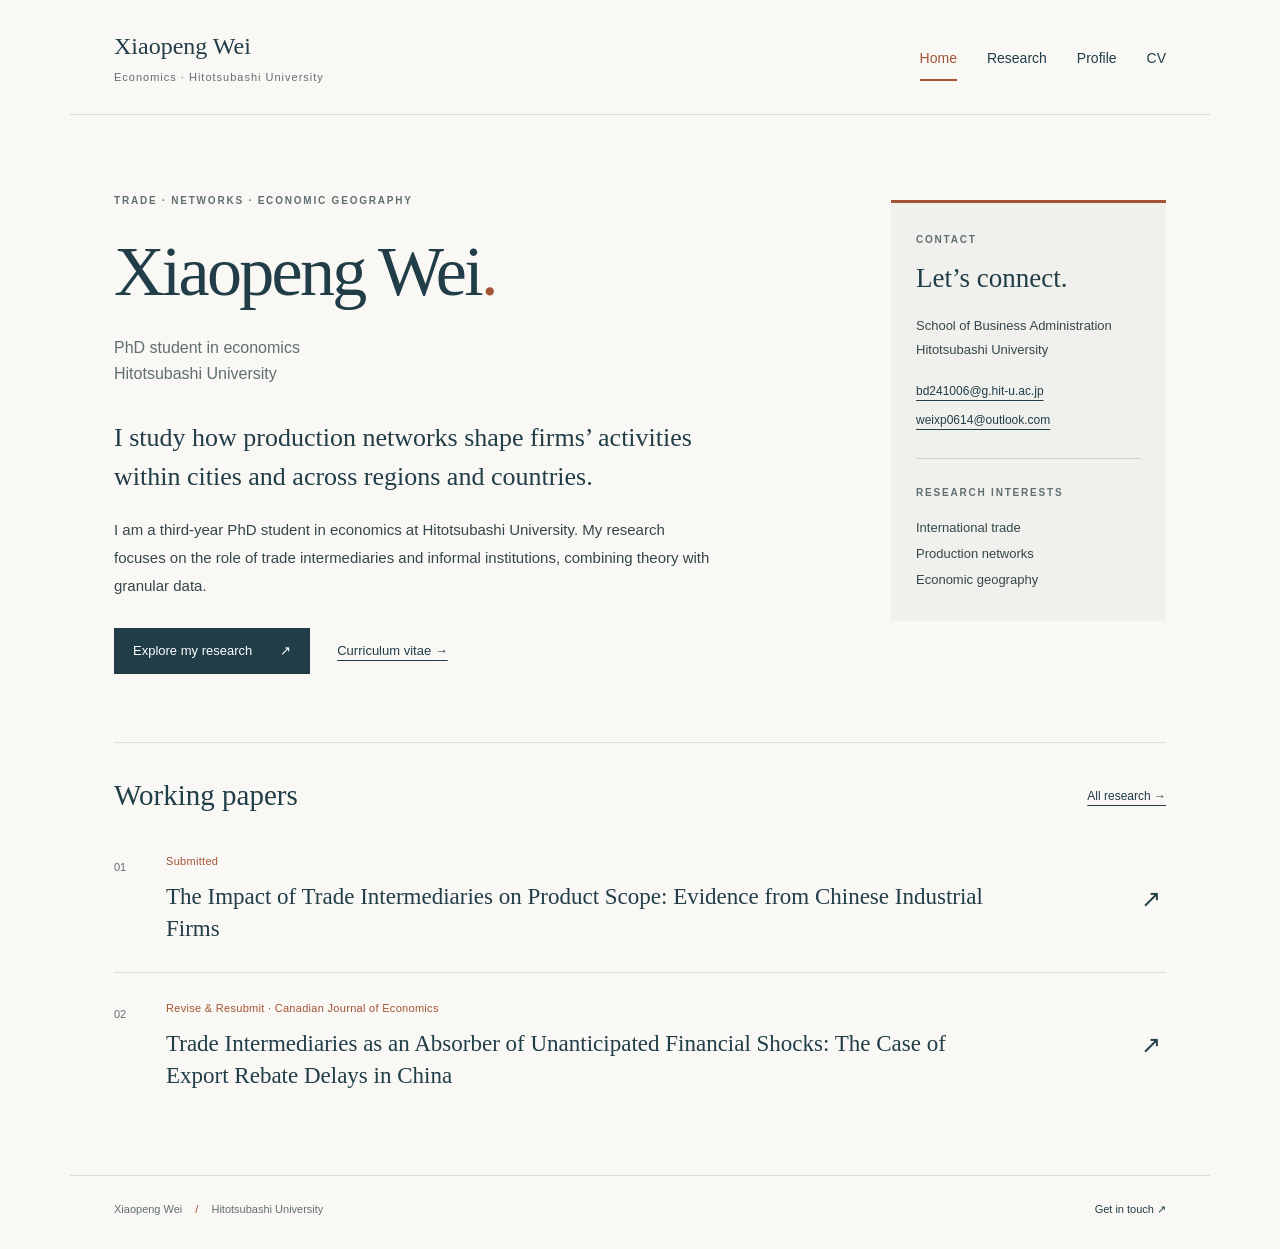
==== index.html @ 2e69898c "Publish academic website migrated from Google Sites" ====
<!doctype html>
<html lang="en">
<head>
<meta charset="utf-8">
<meta name="viewport" content="width=device-width, initial-scale=1">
<title>Xiaopeng Wei | Economics · Hitotsubashi University</title>
<meta name="description" content="Xiaopeng Wei is a PhD student at Hitotsubashi University studying trade, production networks, and economic geography.">
<meta name="author" content="Xiaopeng Wei">
<meta name="theme-color" content="#203d48">
<meta property="og:type" content="website">
<meta property="og:title" content="Xiaopeng Wei | Economics · Hitotsubashi University">
<meta property="og:description" content="Xiaopeng Wei is a PhD student at Hitotsubashi University studying trade, production networks, and economic geography.">
<!-- SITE_URL_START -->
<link rel="canonical" href="https://weixiaopeng-trade.github.io/">
<meta property="og:url" content="https://weixiaopeng-trade.github.io/">
<!-- SITE_URL_END -->
<link rel="icon" href="favicon.svg" type="image/svg+xml">
<link rel="stylesheet" href="style.css">
<script type="application/ld+json">{"@context": "https://schema.org", "@type": "Person", "name": "Xiaopeng Wei", "jobTitle": "PhD student", "affiliation": {"@type": "CollegeOrUniversity", "name": "Hitotsubashi University"}, "knowsAbout": ["International trade", "Production networks", "Economic geography"]}</script>
</head>
<body>
<a class="skip" href="#main">Skip to content</a>
<header class="header wrap"><a class="wordmark" href="index.html">Xiaopeng Wei<span>Economics · Hitotsubashi University</span></a><nav aria-label="Main navigation"><a href="index.html" aria-current="page">Home</a><a href="research.html">Research</a><a href="profile.html">Profile</a><a href="cv.html">CV</a></nav></header>
<main id="main" class="wrap">
<section class="hero">
<div class="intro"><p class="eyebrow">Trade · Networks · Economic geography</p><h1>Xiaopeng Wei<span class="accent">.</span></h1><p class="position">PhD student in economics<br>Hitotsubashi University</p><p class="lead">I study how production networks shape firms’ activities within cities and across regions and countries.</p><p class="bio">I am a third-year PhD student in economics at Hitotsubashi University. My research focuses on the role of trade intermediaries and informal institutions, combining theory with granular data.</p><div class="actions"><a class="button" href="research.html">Explore my research <span aria-hidden="true">↗</span></a><a class="text-link" href="cv.html">Curriculum vitae <span aria-hidden="true">→</span></a></div></div>
<aside class="contact"><span class="eyebrow">Contact</span><h2>Let’s connect.</h2><p>School of Business Administration<br>Hitotsubashi University</p><a href="mailto:bd241006@g.hit-u.ac.jp">bd241006@g.hit-u.ac.jp</a><a href="mailto:weixp0614@outlook.com">weixp0614@outlook.com</a><div class="contact-rule"></div><span class="eyebrow">Research interests</span><ul><li>International trade</li><li>Production networks</li><li>Economic geography</li></ul></aside>
</section>
<section class="section"><div class="section-heading"><h2>Working papers</h2><a href="research.html">All research <span aria-hidden="true">→</span></a></div>
<article class="paper-row"><span class="paper-number">01</span><div><p class="status">Submitted</p><h3><a href="research.html#paper-1">The Impact of Trade Intermediaries on Product Scope: Evidence from Chinese Industrial Firms</a></h3></div><a class="arrow" href="research.html#paper-1" aria-label="Read abstract: The Impact of Trade Intermediaries on Product Scope: Evidence from Chinese Industrial Firms">↗</a></article><article class="paper-row"><span class="paper-number">02</span><div><p class="status">Revise &amp; Resubmit · Canadian Journal of Economics</p><h3><a href="research.html#paper-2">Trade Intermediaries as an Absorber of Unanticipated Financial Shocks: The Case of Export Rebate Delays in China</a></h3></div><a class="arrow" href="research.html#paper-2" aria-label="Read abstract: Trade Intermediaries as an Absorber of Unanticipated Financial Shocks: The Case of Export Rebate Delays in China">↗</a></article>
</section></main>
<footer class="wrap footer"><span>Xiaopeng Wei <span class="dot">/</span> Hitotsubashi University</span><a href="mailto:bd241006@g.hit-u.ac.jp">Get in touch <span aria-hidden="true">↗</span></a></footer>
</body></html>
---- style.css ----
:root{--ink:#203d48;--text:#34464b;--muted:#5f6e71;--accent:#a35336;--paper:#faf8f4;--line:#d9dedb;--serif:Georgia,'Times New Roman',serif;--sans:-apple-system,BlinkMacSystemFont,'Segoe UI',Arial,sans-serif}*{box-sizing:border-box}html{scroll-behavior:smooth;scroll-padding-top:30px}body{margin:0;background:var(--paper);color:var(--text);font:16px/1.75 var(--sans);-webkit-font-smoothing:antialiased}a{color:var(--ink);text-decoration-thickness:1px;text-underline-offset:5px}a:hover{color:var(--accent)}a:focus-visible,summary:focus-visible{outline:3px solid var(--accent);outline-offset:6px}.wrap{max-width:1140px;margin:0 auto;padding-left:44px;padding-right:44px}.header{display:flex;align-items:center;justify-content:space-between;gap:32px;padding-top:31px;padding-bottom:28px;border-bottom:1px solid var(--line)}.wordmark{font-family:var(--serif);font-size:24px;line-height:1.25;text-decoration:none;white-space:nowrap}.wordmark span{display:block;margin-top:8px;font:11px/1.5 var(--sans);letter-spacing:1px;color:var(--muted)}nav{display:flex;gap:30px}nav a{font-size:14px;text-decoration:none;padding:8px 0}nav a[aria-current]{box-shadow:0 2px var(--accent);color:var(--accent)}.hero{display:grid;grid-template-columns:minmax(0,1fr) 275px;gap:72px;padding:77px 0 68px}.eyebrow{font-size:10px;letter-spacing:1.8px;text-transform:uppercase;font-weight:650;color:var(--muted);margin:0 0 20px}h1,h2,h3{font-family:var(--serif);font-weight:400;color:var(--ink);line-height:1.23}h1{font-size:70px;letter-spacing:-2.7px;margin:12px 0 20px}.accent{color:var(--accent)}h2{font-size:29px;margin:0 0 22px}h3{font-size:23px;margin:0 0 12px}.position{font-size:16px;line-height:1.6;color:var(--muted);margin:0 0 32px}.lead{font-family:var(--serif);font-size:26px;line-height:1.5;max-width:630px;margin:0 0 20px;color:var(--ink)}.bio{font-size:15px;line-height:1.85;max-width:600px;margin-bottom:28px}.actions{display:flex;align-items:center;gap:27px;flex-wrap:wrap}.button{display:inline-flex;align-items:center;gap:28px;padding:11px 18px;background:var(--ink);color:#fff;font-size:13px;text-decoration:none;border:1px solid var(--ink)}.button:hover{background:#34535e;color:white}.text-link{font-size:13px}.contact{border-top:3px solid var(--accent);background:#f0f1ec;padding:28px 25px;align-self:start;margin-top:8px}.contact .eyebrow{display:block;margin-bottom:14px}.contact h2{font-size:27px;margin-bottom:19px}.contact p{font-size:13px;line-height:1.8;margin-bottom:20px}.contact>a{font-size:12px;display:block;margin:8px 0;overflow-wrap:anywhere}.contact-rule{border-top:1px solid #cdd4cc;margin:27px 0 25px}.contact ul{list-style:none;padding:0;margin:0;font-size:13px;line-height:2}.section{border-top:1px solid var(--line);padding:35px 0 57px}.section-heading{display:flex;align-items:center;justify-content:space-between;gap:20px;margin-bottom:12px}.section-heading h2{margin:0}.section-heading>a{font-size:12px}.paper-row{display:grid;grid-template-columns:35px 1fr 25px;gap:17px;padding:26px 0;border-bottom:1px solid var(--line)}.paper-row:last-child{border-bottom:0}.paper-number{font-size:11px;color:var(--muted);padding-top:6px}.status{font-size:11px;letter-spacing:.3px;color:var(--accent);margin:0 0 10px}.paper-row h3{font-size:23px;max-width:840px;margin:0;line-height:1.4}.paper-row h3 a{text-decoration:none}.arrow{font-size:24px;text-decoration:none;align-self:center}.footer{display:flex;justify-content:space-between;gap:20px;padding-top:24px;padding-bottom:30px;border-top:1px solid var(--line);font-size:11px;color:var(--muted)}.footer a{text-decoration:none}.dot{margin:0 10px;color:var(--accent)}.page-title{padding:64px 0 46px}.page-title h1{font-size:62px;margin-bottom:20px}.page-title p:not(.eyebrow){color:var(--muted)}.split-section{display:grid;grid-template-columns:210px minmax(0,1fr);gap:48px;padding:35px 0 45px;border-top:1px solid var(--line)}.split-section>h2{font-size:24px;line-height:1.4}.paper{padding:0 0 34px;margin:0 0 32px;border-bottom:1px solid var(--line);scroll-margin-top:25px}.paper:last-child{padding-bottom:0;margin-bottom:0;border-bottom:0}.paper h3{font-size:27px;line-height:1.4}.paper details{margin-top:21px}.paper summary{cursor:pointer;color:var(--accent);font-size:12px;letter-spacing:.6px}.paper details p{font-size:14px;line-height:1.95;margin-bottom:0}.wip{padding:0 0 24px;margin:0 0 24px;border-bottom:1px solid var(--line)}.wip:last-child{border:0;margin:0;padding:0}.wip h3{font-size:23px;line-height:1.45}.wip p{font-size:13px;color:var(--muted);margin-bottom:0}.education article{padding-bottom:28px}.education article:last-child{padding-bottom:0}.education .date{font-size:12px;color:var(--accent)}.education h3{margin:8px 0 4px}.education p{margin:0;font-size:14px;color:var(--muted)}.presentations{margin:0;padding-left:19px}.presentations li{padding-left:6px;margin-bottom:17px;font-size:15px}.presentations li::marker{color:var(--accent)}.cv-panel{margin-bottom:50px}.cv-panel iframe{width:100%;height:780px;border:1px solid var(--line);background:white}.cv-panel p{font-size:13px}.skip{position:absolute;top:-80px;left:20px;padding:12px;background:white;z-index:10}.skip:focus{top:10px}@media(max-width:800px){.wrap{padding-left:28px;padding-right:28px}.hero{gap:35px;grid-template-columns:minmax(0,1fr) 235px}h1{font-size:57px}.lead{font-size:23px}.contact{padding:24px 19px}.split-section{grid-template-columns:160px minmax(0,1fr);gap:25px}nav{gap:22px}}@media(max-width:620px){.wrap{padding-left:23px;padding-right:23px}.header{display:block;padding-top:23px;padding-bottom:15px}.wordmark{font-size:22px}nav{margin-top:22px;gap:28px}nav a{font-size:13px}.hero{display:block;padding:42px 0 38px}h1{font-size:57px;letter-spacing:-2px}.eyebrow{font-size:9px;letter-spacing:1.3px}.lead{font-size:25px}.contact{margin-top:37px;padding:24px}.contact h2{font-size:26px}.actions{gap:22px}.section{padding:30px 0}.section-heading h2{font-size:27px}.paper-row{grid-template-columns:23px minmax(0,1fr);gap:10px}.paper-row h3{font-size:21px}.arrow{display:none}.page-title{padding:42px 0 30px}.page-title h1{font-size:53px}.split-section{display:block;padding:27px 0}.split-section>h2{font-size:24px;margin-bottom:28px}.paper h3{font-size:24px}.wip h3{font-size:22px}.footer{display:block;font-size:10px}.footer>a{display:block;margin-top:10px}.cv-panel iframe{height:570px}}@media(prefers-reduced-motion:reduce){html{scroll-behavior:auto}}@media print{nav,.actions,.footer,.skip{display:none}body{background:white}.wrap{max-width:none;padding:0}.header{padding-top:0}.hero{padding:25px 0}.page-title{padding:25px 0}.paper details{display:block}.cv-panel iframe{display:none}a{color:inherit}.contact{background:white}.split-section{break-inside:avoid}}
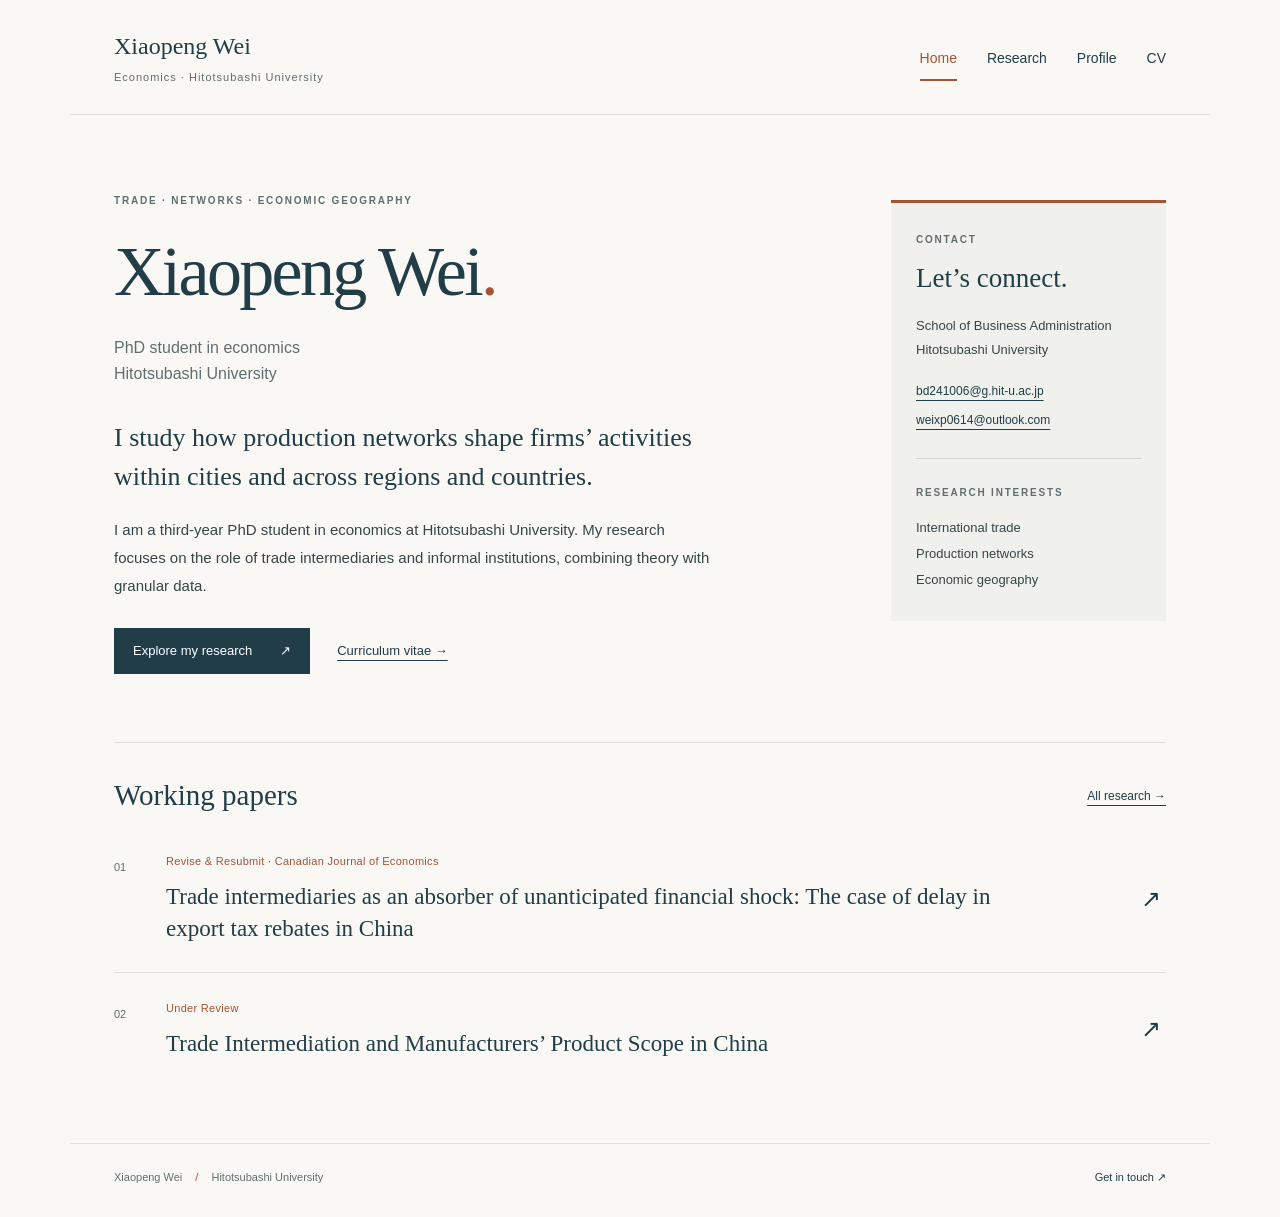
==== commit 4dbd08b4: "Update research, RA experience, and CV" ====
--- a/index.html
+++ b/index.html
@@ -27,7 +27,7 @@
 <aside class="contact"><span class="eyebrow">Contact</span><h2>Let’s connect.</h2><p>School of Business Administration<br>Hitotsubashi University</p><a href="mailto:bd241006@g.hit-u.ac.jp">bd241006@g.hit-u.ac.jp</a><a href="mailto:weixp0614@outlook.com">weixp0614@outlook.com</a><div class="contact-rule"></div><span class="eyebrow">Research interests</span><ul><li>International trade</li><li>Production networks</li><li>Economic geography</li></ul></aside>
 </section>
 <section class="section"><div class="section-heading"><h2>Working papers</h2><a href="research.html">All research <span aria-hidden="true">→</span></a></div>
-<article class="paper-row"><span class="paper-number">01</span><div><p class="status">Submitted</p><h3><a href="research.html#paper-1">The Impact of Trade Intermediaries on Product Scope: Evidence from Chinese Industrial Firms</a></h3></div><a class="arrow" href="research.html#paper-1" aria-label="Read abstract: The Impact of Trade Intermediaries on Product Scope: Evidence from Chinese Industrial Firms">↗</a></article><article class="paper-row"><span class="paper-number">02</span><div><p class="status">Revise &amp; Resubmit · Canadian Journal of Economics</p><h3><a href="research.html#paper-2">Trade Intermediaries as an Absorber of Unanticipated Financial Shocks: The Case of Export Rebate Delays in China</a></h3></div><a class="arrow" href="research.html#paper-2" aria-label="Read abstract: Trade Intermediaries as an Absorber of Unanticipated Financial Shocks: The Case of Export Rebate Delays in China">↗</a></article>
+<article class="paper-row"><span class="paper-number">01</span><div><p class="status">Revise &amp; Resubmit · Canadian Journal of Economics</p><h3><a href="research.html#paper-2">Trade intermediaries as an absorber of unanticipated financial shock: The case of delay in export tax rebates in China</a></h3></div><a class="arrow" href="research.html#paper-2" aria-label="Read abstract: Trade intermediaries as an absorber of unanticipated financial shock: The case of delay in export tax rebates in China">↗</a></article><article class="paper-row"><span class="paper-number">02</span><div><p class="status">Under Review</p><h3><a href="research.html#paper-1">Trade Intermediation and Manufacturers’ Product Scope in China</a></h3></div><a class="arrow" href="research.html#paper-1" aria-label="Read abstract: Trade Intermediation and Manufacturers’ Product Scope in China">↗</a></article>
 </section></main>
 <footer class="wrap footer"><span>Xiaopeng Wei <span class="dot">/</span> Hitotsubashi University</span><a href="mailto:bd241006@g.hit-u.ac.jp">Get in touch <span aria-hidden="true">↗</span></a></footer>
 </body></html>
